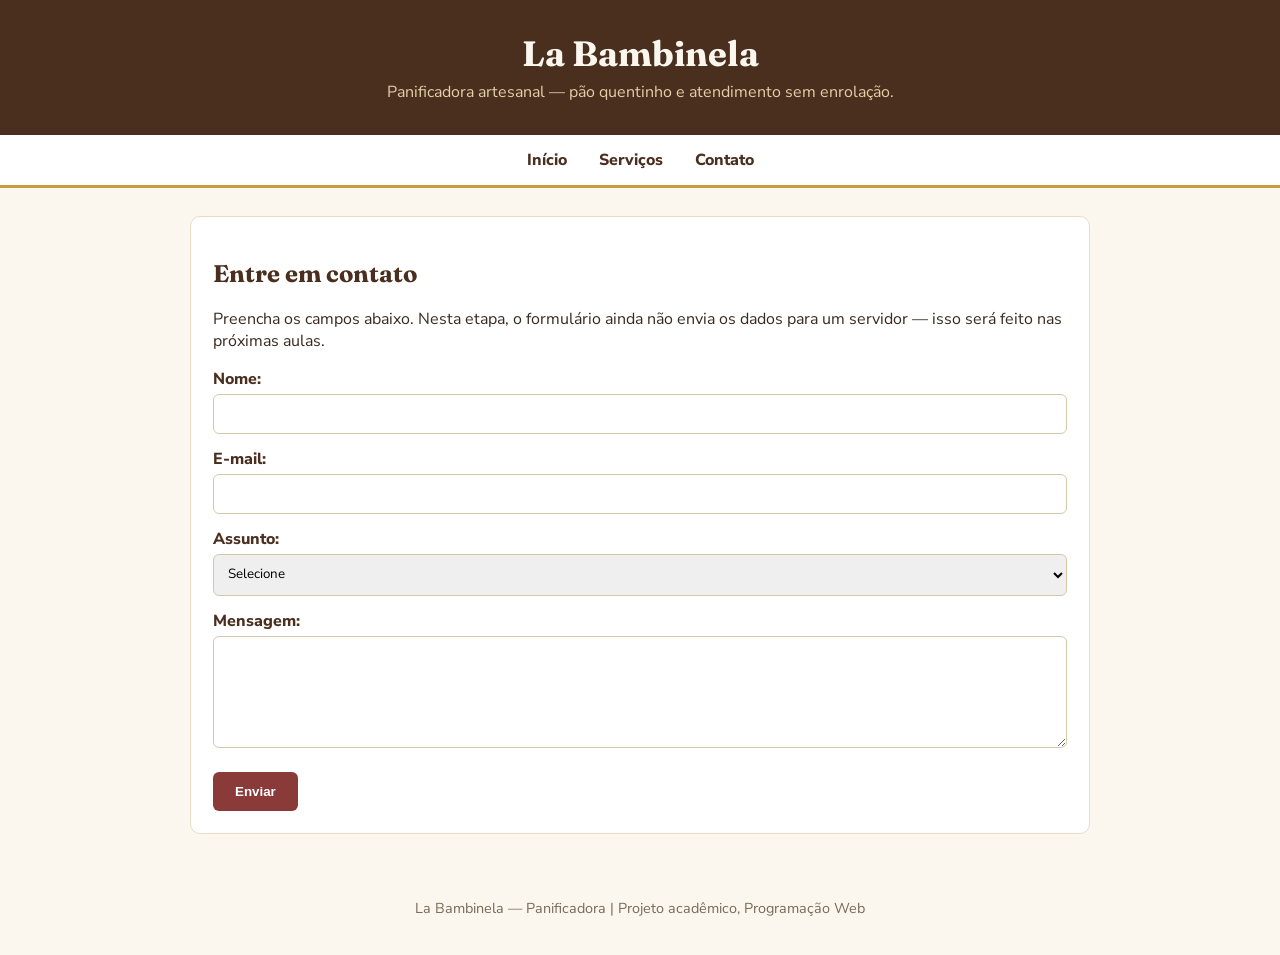
==== contato.html @ e0921b39 "segundo comit" ====
<!DOCTYPE html>
<html lang="pt-BR">
<head>
  <meta charset="UTF-8">
  <meta name="viewport" content="width=device-width, initial-scale=1.0">
  <title>Contato | La Bambinela</title>
  <link rel="stylesheet" href="css/style.css">
  <link rel="preconnect" href="https://fonts.googleapis.com">
  <link href="https://fonts.googleapis.com/css2?family=Fraunces:opsz,wght@9..144,500;9..144,700&family=Nunito+Sans:wght@400;600;800&display=swap" rel="stylesheet">
</head>
<body>

  <header>
    <h1>La Bambinela</h1>
    <p>Panificadora artesanal — pão quentinho e atendimento sem enrolação.</p>
  </header>

  <nav>
    <a href="index.html">Início</a>
    <a href="servicos.html">Serviços</a>
    <a href="contato.html">Contato</a>
  </nav>

  <main>
    <section>
      <h2>Entre em contato</h2>
      <p>Preencha os campos abaixo. Nesta etapa, o formulário ainda não envia os dados
      para um servidor — isso será feito nas próximas aulas.</p>

      <form>
        <label for="nome">Nome:</label>
        <input type="text" id="nome" name="nome" required>

        <label for="email">E-mail:</label>
        <input type="email" id="email" name="email" required>

        <label for="assunto">Assunto:</label>
        <select id="assunto" name="assunto" required>
          <option value="">Selecione</option>
          <option value="cardapio">Consulta ao cardápio</option>
          <option value="encomenda">Encomenda de produtos</option>
          <option value="coffee-break">Coffee break / orçamento</option>
          <option value="acompanhamento">Acompanhamento de pedido</option>
          <option value="horarios">Horários e localização</option>
        </select>

        <label for="mensagem">Mensagem:</label>
        <textarea id="mensagem" name="mensagem" rows="5" required></textarea>

        <button type="submit">Enviar</button>
      </form>
    </section>
  </main>

  <footer>
    <p>La Bambinela — Panificadora | Projeto acadêmico, Programação Web</p>
  </footer>

</body>
</html>
---- css/style.css ----
body {
  font-family: 'Nunito Sans', Arial, sans-serif;
  margin: 0;
  background-color: #FBF6EE;
  color: #3A2A1F;
}

header {
  background-color: #4A2E1E;
  color: #FBF6EE;
  padding: 32px 24px;
  text-align: center;
}

header h1 {
  font-family: 'Fraunces', Georgia, serif;
  font-size: 2.2rem;
  margin: 0 0 6px 0;
}

header p {
  margin: 0;
  color: #E4CFA6;
}

nav {
  background-color: #FFFFFF;
  padding: 14px;
  text-align: center;
  border-bottom: 3px solid #C89B3C;
}

nav a {
  color: #4A2E1E;
  margin: 0 14px;
  text-decoration: none;
  font-weight: 800;
}

nav a:hover {
  color: #8B3A3A;
}

main {
  width: 90%;
  max-width: 900px;
  margin: 28px auto;
}

section, article {
  background-color: #FFFFFF;
  padding: 22px;
  margin-bottom: 20px;
  border: 1px solid #E9DCC3;
  border-radius: 10px;
}

section h2 {
  font-family: 'Fraunces', Georgia, serif;
  color: #4A2E1E;
}

article h3 {
  font-family: 'Fraunces', Georgia, serif;
  color: #8B3A3A;
  margin-top: 0;
}

article {
  border-left: 4px solid #C89B3C;
}

img {
  max-width: 100%;
  height: auto;
  border-radius: 8px;
  margin-top: 12px;
}

a {
  color: #8B3A3A;
  font-weight: 600;
}

label {
  display: block;
  margin-top: 14px;
  font-weight: 800;
  color: #4A2E1E;
}

input, select, textarea {
  width: 100%;
  padding: 10px;
  margin-top: 4px;
  box-sizing: border-box;
  border: 1px solid #D8C7A6;
  border-radius: 6px;
  font-family: inherit;
}

button {
  margin-top: 18px;
  padding: 12px 22px;
  cursor: pointer;
  background-color: #8B3A3A;
  color: #FFFFFF;
  border: none;
  border-radius: 6px;
  font-weight: 800;
}

button:hover {
  background-color: #6f2d2d;
}

footer {
  text-align: center;
  padding: 22px;
  color: #7A6A57;
  font-size: 0.9rem;
}
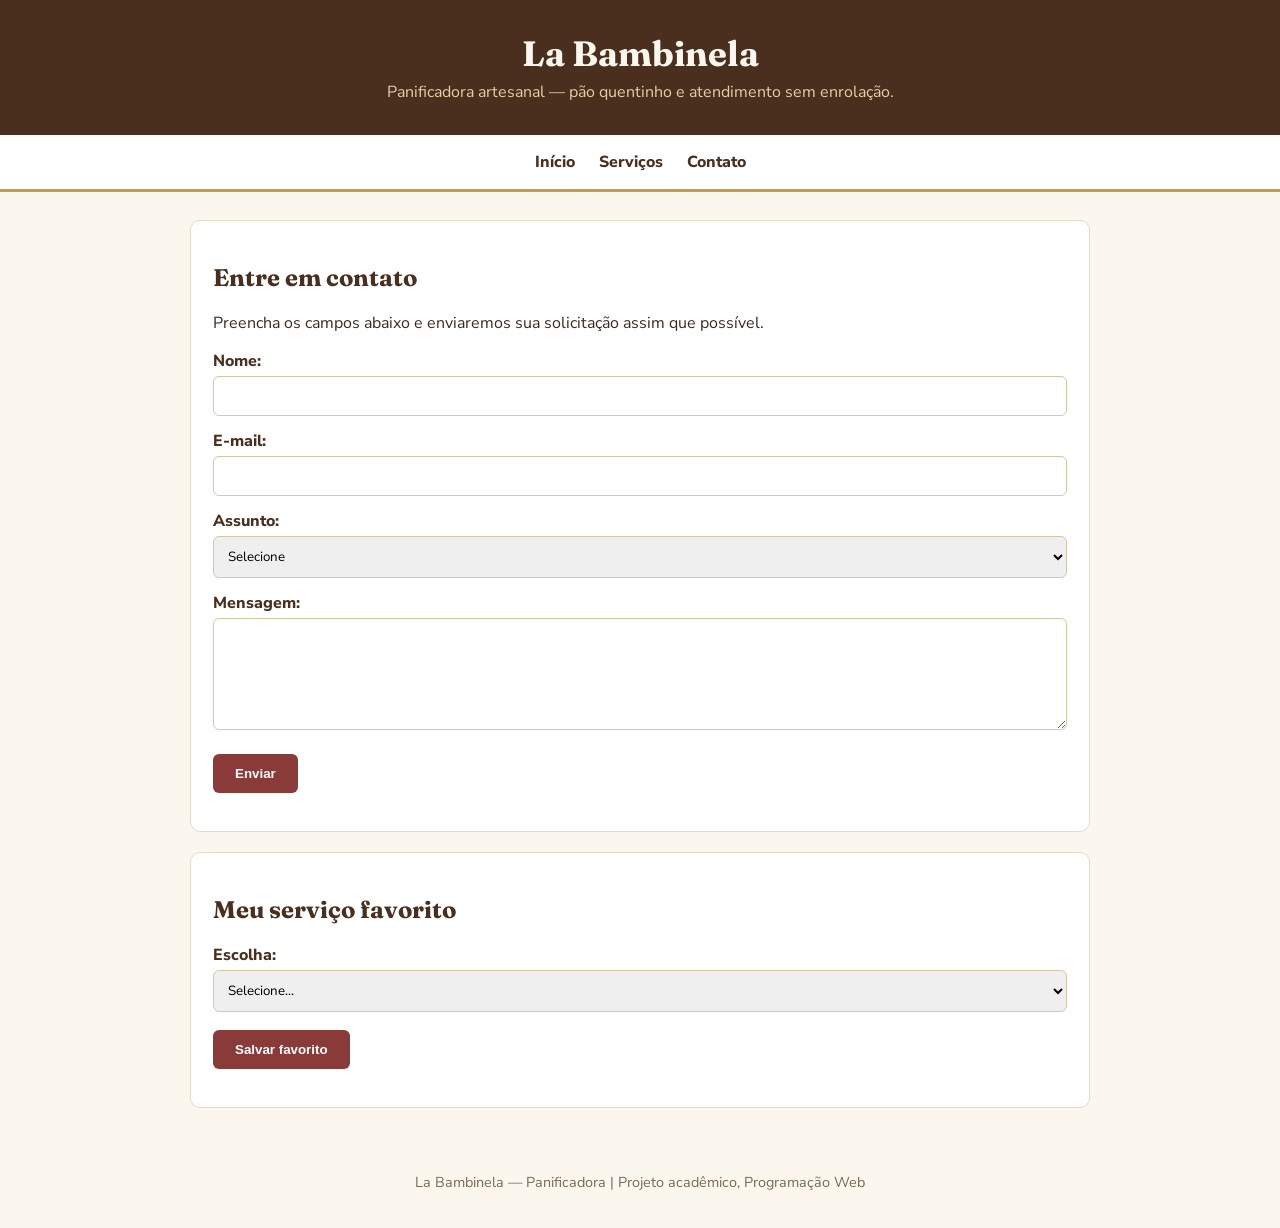
==== commit 64d3e635: "commit 21.10" ====
--- a/contato.html
+++ b/contato.html
@@ -24,10 +24,9 @@
   <main>
     <section>
       <h2>Entre em contato</h2>
-      <p>Preencha os campos abaixo. Nesta etapa, o formulário ainda não envia os dados
-      para um servidor — isso será feito nas próximas aulas.</p>
+      <p>Preencha os campos abaixo e enviaremos sua solicitação assim que possível.</p>
 
-      <form>
+      <form id="formContato">
         <label for="nome">Nome:</label>
         <input type="text" id="nome" name="nome" required>
 
@@ -48,7 +47,25 @@
         <textarea id="mensagem" name="mensagem" rows="5" required></textarea>
 
         <button type="submit">Enviar</button>
+
+        <p id="mensagemForm" aria-live="polite"></p>
       </form>
+    </section>
+
+    <section class="preferencia">
+      <h2>Meu serviço favorito</h2>
+      <label for="servicoFavorito">Escolha:</label>
+      <select id="servicoFavorito">
+        <option value="">Selecione...</option>
+        <option value="cardapio">Cardápio</option>
+        <option value="encomenda">Encomenda</option>
+        <option value="coffee-break">Coffee break</option>
+        <option value="acompanhamento">Acompanhamento de pedidos</option>
+        <option value="horarios">Horários e localização</option>
+      </select>
+
+      <button id="btnSalvarFavorito" type="button">Salvar favorito</button>
+      <p id="favoritoSalvo" aria-live="polite"></p>
     </section>
   </main>
 
@@ -56,5 +73,6 @@
     <p>La Bambinela — Panificadora | Projeto acadêmico, Programação Web</p>
   </footer>
 
+  <script src="js/contato.js"></script>
 </body>
 </html>
--- a/css/style.css
+++ b/css/style.css
@@ -25,14 +25,16 @@
 
 nav {
   background-color: #FFFFFF;
-  padding: 14px;
+  padding: 16px;
   text-align: center;
   border-bottom: 3px solid #C89B3C;
+  display: flex;
+  justify-content: center;
+  gap: 24px;
 }
 
 nav a {
   color: #4A2E1E;
-  margin: 0 14px;
   text-decoration: none;
   font-weight: 800;
 }
@@ -119,4 +121,23 @@
   padding: 22px;
   color: #7A6A57;
   font-size: 0.9rem;
+}
+
+/* Flexbox - Passos 2 a 5 */
+.container-servicos {
+  display: flex;
+  gap: 20px;
+  flex-wrap: wrap;
+}
+
+.container-servicos article {
+  flex: 1 1 250px;
+}
+
+/* Aula 10 - cards do catálogo dinâmico */
+.card-servico {
+  border: 1px solid #ccc;
+  border-radius: 8px;
+  padding: 1rem;
+  margin-bottom: 1rem;
 }
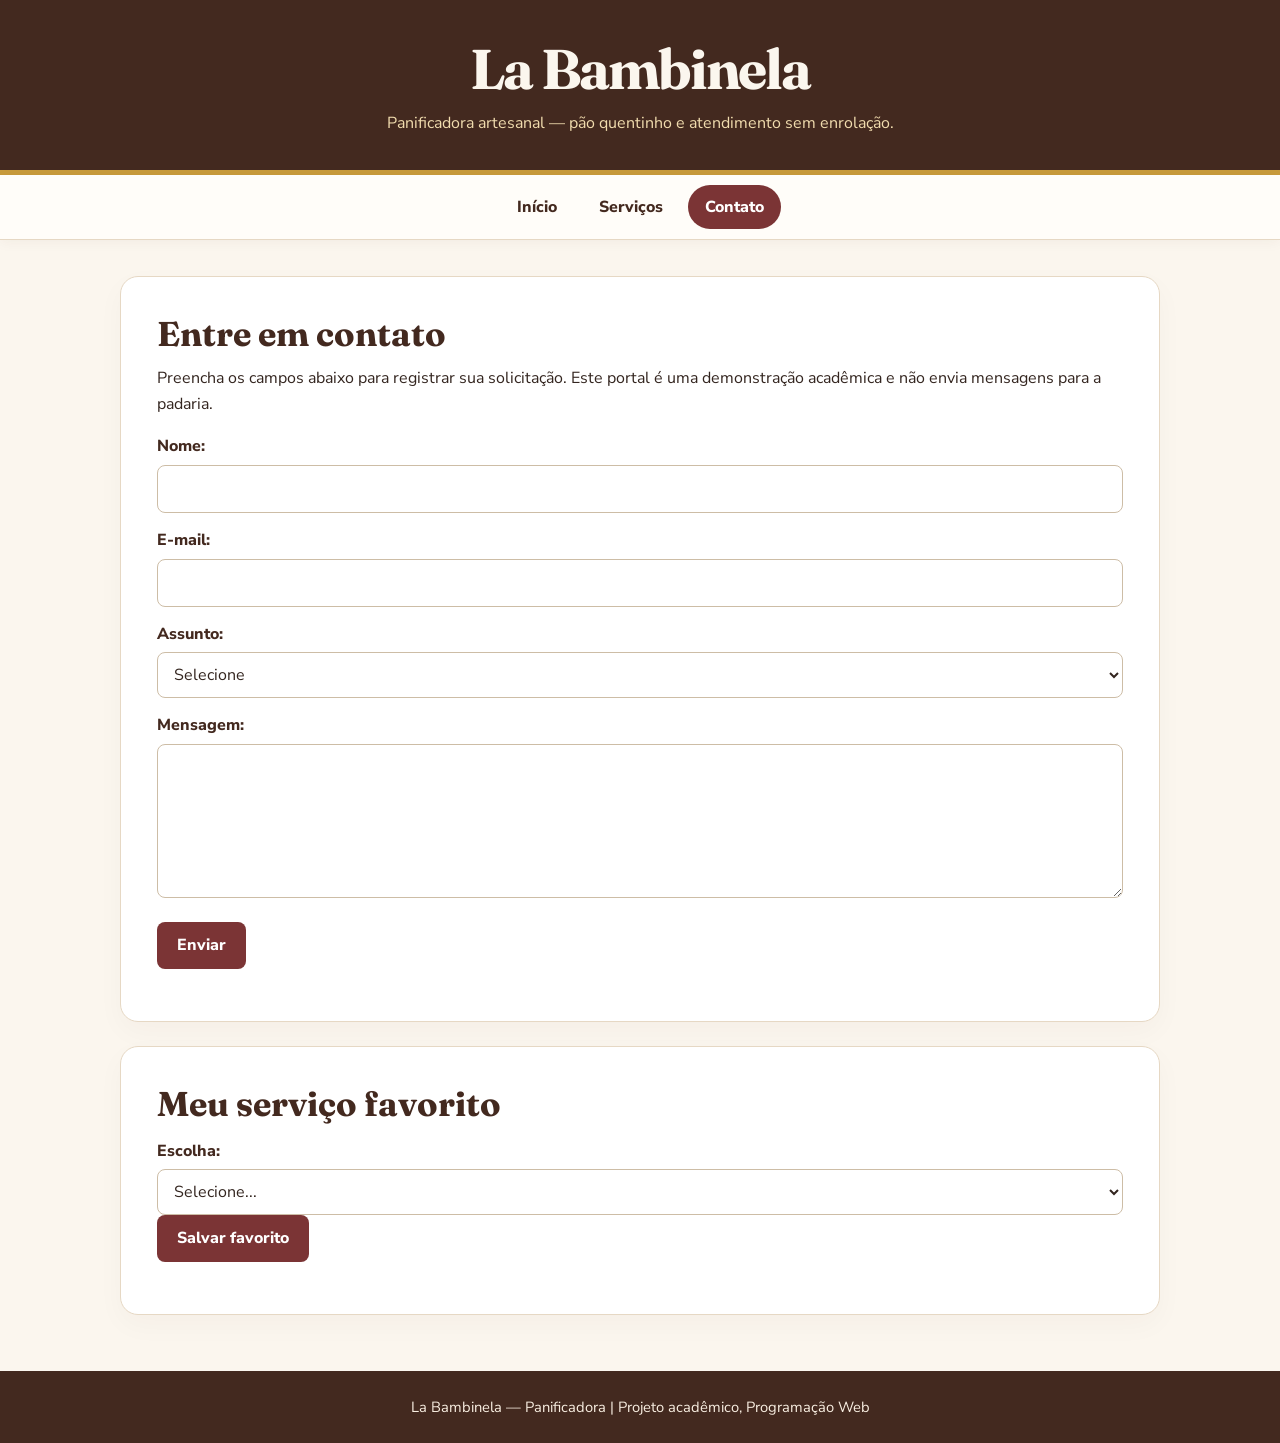
==== commit 4b9950a8: "parte final" ====
--- a/contato.html
+++ b/contato.html
@@ -18,13 +18,13 @@
   <nav>
     <a href="index.html">Início</a>
     <a href="servicos.html">Serviços</a>
-    <a href="contato.html">Contato</a>
+    <a href="contato.html" aria-current="page">Contato</a>
   </nav>
 
   <main>
     <section>
       <h2>Entre em contato</h2>
-      <p>Preencha os campos abaixo e enviaremos sua solicitação assim que possível.</p>
+      <p>Preencha os campos abaixo para registrar sua solicitação. Este portal é uma demonstração acadêmica e não envia mensagens para a padaria.</p>
 
       <form id="formContato">
         <label for="nome">Nome:</label>
@@ -75,4 +75,4 @@
 
   <script src="js/contato.js"></script>
 </body>
-</html>+</html>
--- a/css/style.css
+++ b/css/style.css
@@ -1,143 +1,88 @@
+:root {
+  color-scheme: light;
+  --cafe: #43291f;
+  --vinho: #7b3435;
+  --dourado: #c89b3c;
+  --creme: #fbf6ee;
+  --texto: #33251f;
+  --suave: #f5eee4;
+  --borda: #e6d8c4;
+}
+* { box-sizing: border-box; }
+html { scroll-behavior: smooth; }
 body {
-  font-family: 'Nunito Sans', Arial, sans-serif;
-  margin: 0;
-  background-color: #FBF6EE;
-  color: #3A2A1F;
+  margin: 0; background: var(--creme); color: var(--texto);
+  font-family: "Nunito Sans", "Segoe UI", sans-serif; line-height: 1.65;
 }
-
 header {
-  background-color: #4A2E1E;
-  color: #FBF6EE;
-  padding: 32px 24px;
-  text-align: center;
+  padding: 38px 24px 34px; text-align: center; color: var(--creme);
+  background: var(--cafe); border-bottom: 5px solid var(--dourado);
 }
-
-header h1 {
-  font-family: 'Fraunces', Georgia, serif;
-  font-size: 2.2rem;
-  margin: 0 0 6px 0;
+header h1 { margin: 0; font: 700 clamp(2.2rem, 5vw, 3.5rem)/1.1 "Fraunces", Georgia, serif; letter-spacing: -.04em; }
+header p { margin: 10px 0 0; color: #f1dcae; }
+nav {
+  position: sticky; top: 0; z-index: 5; display: flex; justify-content: center;
+  flex-wrap: wrap; gap: 8px; padding: 10px 16px; background: #fffdf9;
+  border-bottom: 1px solid var(--borda); box-shadow: 0 3px 12px #43291f0b;
 }
-
-header p {
-  margin: 0;
-  color: #E4CFA6;
+nav a { padding: 9px 17px; border-radius: 999px; color: var(--cafe); text-decoration: none; font-weight: 800; }
+nav a:hover, nav a[aria-current="page"] { color: white; background: var(--vinho); }
+a { color: var(--vinho); }
+a:focus-visible, button:focus-visible, input:focus-visible, select:focus-visible, textarea:focus-visible {
+  outline: 3px solid var(--dourado); outline-offset: 3px;
 }
-
-nav {
-  background-color: #FFFFFF;
-  padding: 16px;
-  text-align: center;
-  border-bottom: 3px solid #C89B3C;
-  display: flex;
-  justify-content: center;
-  gap: 24px;
+main { width: min(100% - 32px, 1040px); margin: 36px auto 56px; }
+section {
+  margin: 0 0 24px; padding: clamp(22px, 4vw, 36px); background: #fff;
+  border: 1px solid var(--borda); border-radius: 18px; box-shadow: 0 10px 28px #43291f08;
 }
-
-nav a {
-  color: #4A2E1E;
-  text-decoration: none;
-  font-weight: 800;
+section h2 { margin: 0 0 10px; color: var(--cafe); font: 700 clamp(1.55rem, 3vw, 2.15rem)/1.2 "Fraunces", Georgia, serif; }
+section h3, article h3 { margin: 0 0 8px; color: var(--vinho); font: 700 1.3rem/1.25 "Fraunces", Georgia, serif; }
+p { margin-top: 0; }
+img { display: block; max-width: 100%; height: auto; margin-top: 20px; border-radius: 12px; }
+.container-servicos { display: grid; grid-template-columns: repeat(auto-fit, minmax(min(100%, 260px), 1fr)); gap: 16px; }
+.container-servicos > h2, .container-servicos > p { grid-column: 1 / -1; }
+.container-servicos article, .card-servico {
+  margin: 0; padding: 22px; border: 1px solid var(--borda); border-left: 4px solid var(--dourado);
+  border-radius: 12px; background: #fffdf9;
 }
-
-nav a:hover {
-  color: #8B3A3A;
+.container-servicos article a { display: inline-block; margin-top: 5px; font-weight: 800; }
+#listaServicos { display: grid; grid-template-columns: repeat(auto-fit, minmax(min(100%, 230px), 1fr)); gap: 14px; margin-top: 16px; }
+#listaServicos .card-servico { margin: 0; }
+.eyebrow { display: inline-block; margin-bottom: 8px; color: var(--vinho); font-size: .78rem; font-weight: 800; letter-spacing: .1em; text-transform: uppercase; }
+label { display: block; margin: 14px 0 5px; color: var(--cafe); font-weight: 800; }
+input, select, textarea {
+  width: 100%; min-height: 46px; padding: 10px 12px; border: 1px solid #cdbda6; border-radius: 8px;
+  background: #fff; color: var(--texto); font: inherit;
 }
-
-main {
-  width: 90%;
-  max-width: 900px;
-  margin: 28px auto;
+textarea { min-height: 130px; resize: vertical; }
+input[aria-invalid="true"] { border-color: #a43131; }
+button {
+  min-height: 46px; padding: 10px 20px; border: 0; border-radius: 8px; background: var(--vinho);
+  color: #fff; cursor: pointer; font: inherit; font-weight: 800; transition: background .15s ease, transform .15s ease;
 }
-
-section, article {
-  background-color: #FFFFFF;
-  padding: 22px;
-  margin-bottom: 20px;
-  border: 1px solid #E9DCC3;
-  border-radius: 10px;
+button:hover:not(:disabled) { background: #5f2729; transform: translateY(-1px); }
+button:disabled { cursor: wait; opacity: .72; }
+.cep-controles { display: grid; grid-template-columns: minmax(150px, 1fr) auto; gap: 10px; align-items: end; }
+.texto-ajuda { display: block; margin-top: 6px; color: #675c50; }
+.status { min-height: 1.6em; margin: 16px 0 0; font-weight: 800; }
+.resultado-cep:empty { display: none; }
+.dados-endereco { display: grid; grid-template-columns: minmax(100px, .35fr) 1fr; gap: 7px 16px; margin: 8px 0 0; padding: 16px; border-radius: 10px; background: var(--suave); }
+.dados-endereco dt { font-weight: 800; color: var(--cafe); }
+.dados-endereco dd { margin: 0; }
+form button { margin-top: 16px; }
+.cep-controles button { margin: 0; }
+footer { padding: 24px 16px; color: #f8eee1; background: var(--cafe); text-align: center; font-size: .92rem; }
+footer p { margin: 0; }
+@media (max-width: 560px) {
+  header { padding: 30px 18px; }
+  main { width: min(100% - 22px, 1040px); margin-top: 20px; }
+  nav { gap: 2px; }
+  nav a { padding: 8px 12px; }
+  .cep-controles { grid-template-columns: 1fr; }
+  .dados-endereco { grid-template-columns: 1fr; gap: 0; }
+  .dados-endereco dd { margin: 0 0 10px; }
 }
-
-section h2 {
-  font-family: 'Fraunces', Georgia, serif;
-  color: #4A2E1E;
+@media (prefers-reduced-motion: reduce) {
+  *, *::before, *::after { scroll-behavior: auto !important; transition-duration: .01ms !important; }
 }
-
-article h3 {
-  font-family: 'Fraunces', Georgia, serif;
-  color: #8B3A3A;
-  margin-top: 0;
-}
-
-article {
-  border-left: 4px solid #C89B3C;
-}
-
-img {
-  max-width: 100%;
-  height: auto;
-  border-radius: 8px;
-  margin-top: 12px;
-}
-
-a {
-  color: #8B3A3A;
-  font-weight: 600;
-}
-
-label {
-  display: block;
-  margin-top: 14px;
-  font-weight: 800;
-  color: #4A2E1E;
-}
-
-input, select, textarea {
-  width: 100%;
-  padding: 10px;
-  margin-top: 4px;
-  box-sizing: border-box;
-  border: 1px solid #D8C7A6;
-  border-radius: 6px;
-  font-family: inherit;
-}
-
-button {
-  margin-top: 18px;
-  padding: 12px 22px;
-  cursor: pointer;
-  background-color: #8B3A3A;
-  color: #FFFFFF;
-  border: none;
-  border-radius: 6px;
-  font-weight: 800;
-}
-
-button:hover {
-  background-color: #6f2d2d;
-}
-
-footer {
-  text-align: center;
-  padding: 22px;
-  color: #7A6A57;
-  font-size: 0.9rem;
-}
-
-/* Flexbox - Passos 2 a 5 */
-.container-servicos {
-  display: flex;
-  gap: 20px;
-  flex-wrap: wrap;
-}
-
-.container-servicos article {
-  flex: 1 1 250px;
-}
-
-/* Aula 10 - cards do catálogo dinâmico */
-.card-servico {
-  border: 1px solid #ccc;
-  border-radius: 8px;
-  padding: 1rem;
-  margin-bottom: 1rem;
-}
